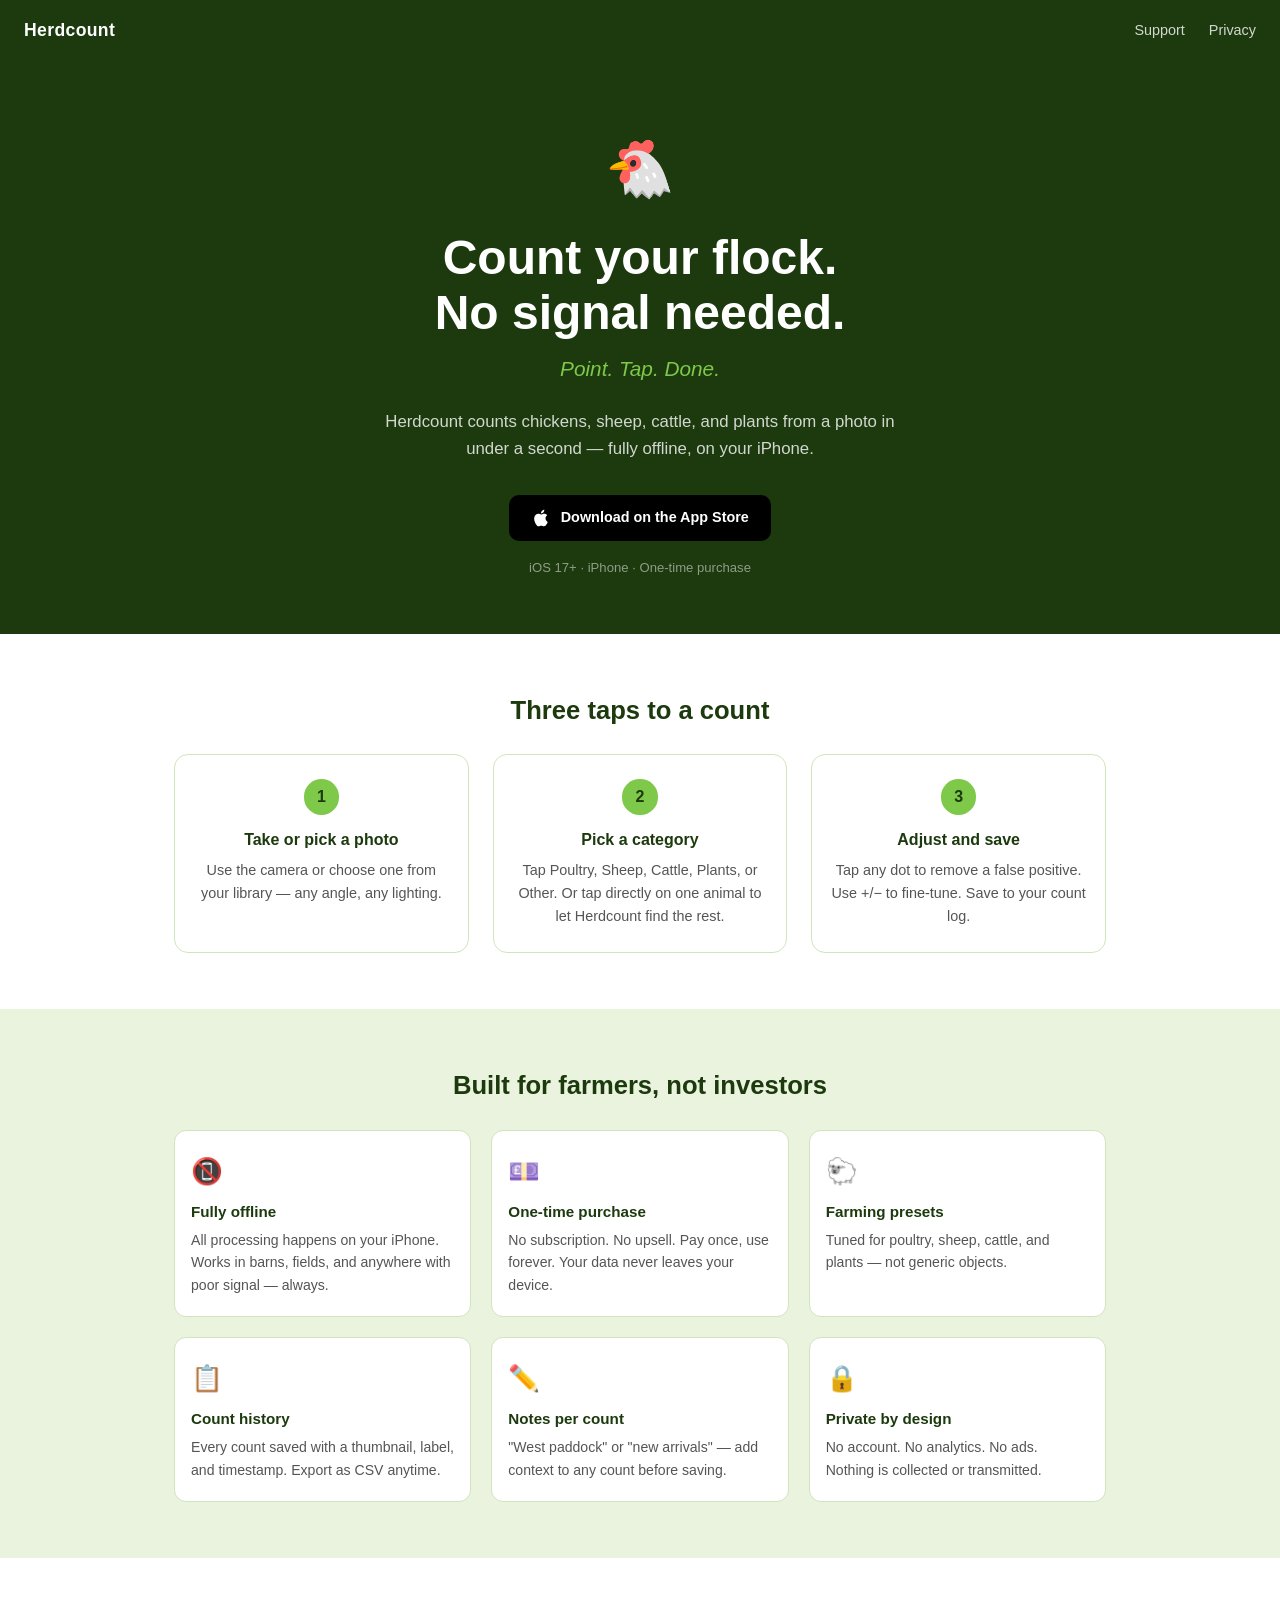
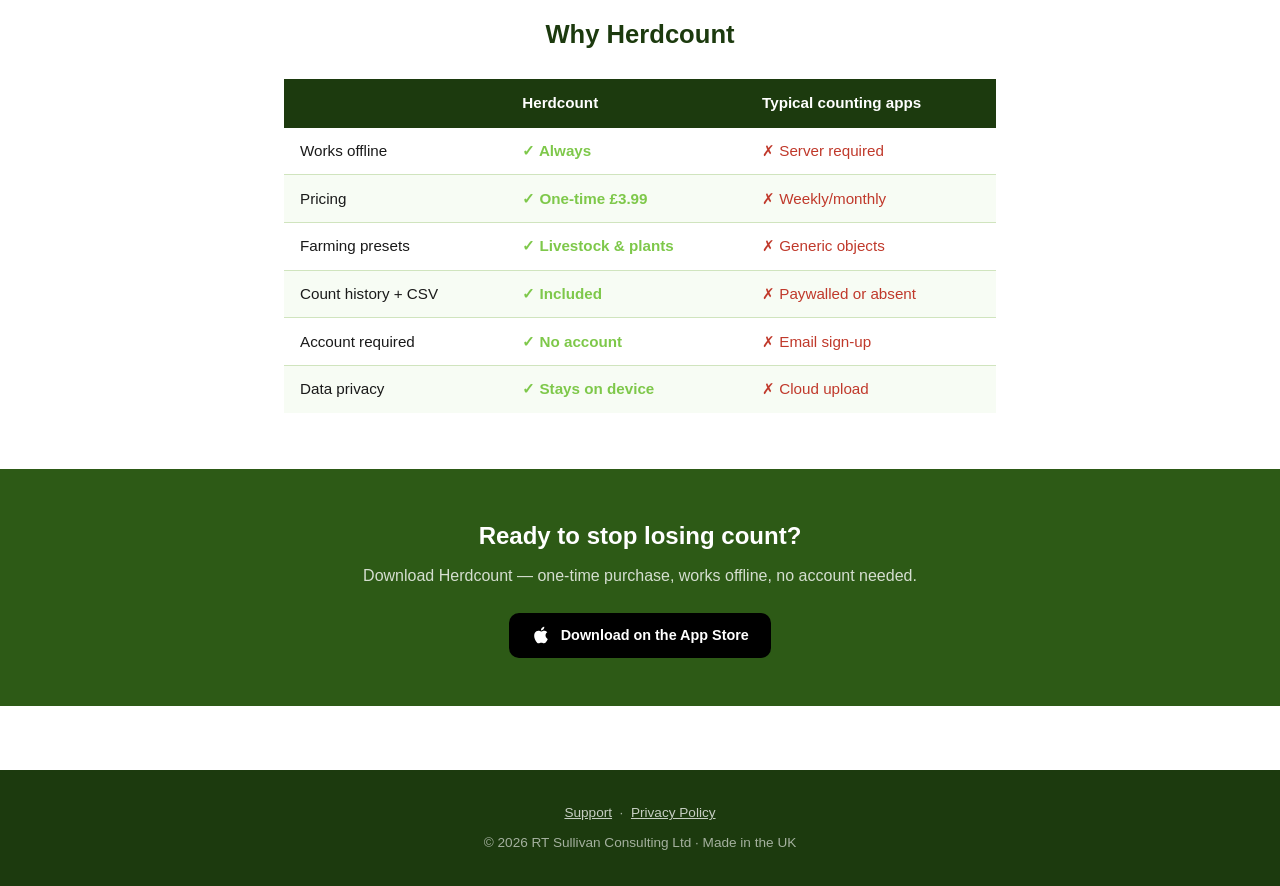
==== index.html @ 4c9011f6 "Initial Herdcount website (GitHub Pages) Landing page, support FAQ, and privacy policy for rtsulliva" ====
<!DOCTYPE html>
<html lang="en">
<head>
  <meta charset="UTF-8">
  <meta name="viewport" content="width=device-width, initial-scale=1.0">
  <title>RT Sullivan Consulting Ltd</title>
  <meta http-equiv="refresh" content="0; url=/herdcount/">
  <link rel="stylesheet" href="style.css">
</head>
<body>
  <div style="padding:3rem; text-align:center; font-family:-apple-system,sans-serif; color:#555;">
    <p>Redirecting to <a href="/herdcount/">Herdcount</a>…</p>
  </div>
</body>
</html>
---- style.css ----
*, *::before, *::after { box-sizing: border-box; margin: 0; padding: 0; }

:root {
  --forest:  #1C3A0E;
  --meadow:  #2D5A16;
  --lime:    #7EC84A;
  --highlight: #A8E06A;
  --tint:    #EAF3DE;
  --straw:   #D4A84B;
  --text:    #1a1a1a;
  --muted:   #555;
  --border:  #d0e4be;
}

html { font-size: 16px; }

body {
  font-family: -apple-system, BlinkMacSystemFont, "Segoe UI", sans-serif;
  color: var(--text);
  background: #fff;
  line-height: 1.6;
}

a { color: var(--meadow); text-decoration: underline; }
a:hover { color: var(--lime); }

/* ── Nav ── */
nav {
  background: var(--forest);
  padding: 1rem 1.5rem;
  display: flex;
  align-items: center;
  justify-content: space-between;
  gap: 1rem;
}

.nav-brand {
  color: #fff;
  font-size: 1.1rem;
  font-weight: 700;
  text-decoration: none;
  letter-spacing: 0.02em;
}

.nav-links {
  display: flex;
  gap: 1.5rem;
  list-style: none;
}

.nav-links a {
  color: rgba(255,255,255,0.8);
  text-decoration: none;
  font-size: 0.9rem;
}

.nav-links a:hover { color: var(--lime); }

/* ── Footer ── */
footer {
  background: var(--forest);
  color: rgba(255,255,255,0.6);
  text-align: center;
  padding: 2rem 1.5rem;
  font-size: 0.85rem;
  margin-top: 4rem;
}

footer a { color: rgba(255,255,255,0.75); }
footer a:hover { color: var(--lime); }
footer p + p { margin-top: 0.4rem; }

/* ── Containers ── */
.container {
  max-width: 760px;
  margin: 0 auto;
  padding: 0 1.5rem;
}

.container-wide {
  max-width: 980px;
  margin: 0 auto;
  padding: 0 1.5rem;
}

/* ── Hero ── */
.hero {
  background: var(--forest);
  color: #fff;
  padding: 4rem 1.5rem 3.5rem;
  text-align: center;
}

.hero-icon {
  font-size: 3.5rem;
  margin-bottom: 1rem;
  display: block;
}

.hero h1 {
  font-size: clamp(2rem, 5vw, 3rem);
  font-weight: 800;
  line-height: 1.15;
  margin-bottom: 0.75rem;
}

.hero-tagline {
  font-size: clamp(1.05rem, 2.5vw, 1.3rem);
  color: var(--lime);
  font-style: italic;
  margin-bottom: 1.5rem;
}

.hero-sub {
  font-size: 1.05rem;
  color: rgba(255,255,255,0.8);
  max-width: 520px;
  margin: 0 auto 2rem;
}

/* ── Buttons ── */
.btn {
  display: inline-block;
  padding: 0.8rem 2rem;
  border-radius: 10px;
  font-weight: 700;
  font-size: 1rem;
  text-decoration: none;
  transition: background 0.15s, transform 0.1s;
  cursor: pointer;
}

.btn:active { transform: scale(0.97); }

.btn-primary {
  background: var(--lime);
  color: var(--forest);
}

.btn-primary:hover { background: var(--highlight); color: var(--forest); }

.btn-secondary {
  background: transparent;
  color: rgba(255,255,255,0.8);
  border: 2px solid rgba(255,255,255,0.4);
}

.btn-secondary:hover { border-color: var(--lime); color: var(--lime); }

.btn-group {
  display: flex;
  gap: 1rem;
  flex-wrap: wrap;
  justify-content: center;
}

/* ── Sections ── */
section { padding: 3.5rem 1.5rem; }
section:nth-child(even) { background: var(--tint); }

section h2 {
  font-size: 1.6rem;
  font-weight: 700;
  margin-bottom: 1.5rem;
  color: var(--forest);
  text-align: center;
}

/* ── Steps ── */
.steps {
  display: grid;
  grid-template-columns: repeat(auto-fit, minmax(200px, 1fr));
  gap: 1.5rem;
  margin-top: 1rem;
}

.step {
  text-align: center;
  padding: 1.5rem 1rem;
  background: #fff;
  border-radius: 14px;
  border: 1.5px solid var(--border);
}

.step-num {
  display: inline-flex;
  align-items: center;
  justify-content: center;
  width: 2.2rem;
  height: 2.2rem;
  background: var(--lime);
  color: var(--forest);
  font-weight: 800;
  border-radius: 50%;
  font-size: 1rem;
  margin-bottom: 0.75rem;
}

.step h3 { font-size: 1rem; margin-bottom: 0.4rem; color: var(--forest); }
.step p  { font-size: 0.9rem; color: var(--muted); }

/* ── Feature grid ── */
.features {
  display: grid;
  grid-template-columns: repeat(auto-fit, minmax(220px, 1fr));
  gap: 1.25rem;
}

.feature {
  padding: 1.25rem 1rem;
  background: #fff;
  border-radius: 12px;
  border: 1.5px solid var(--border);
}

.feature-icon { font-size: 1.6rem; margin-bottom: 0.5rem; display: block; }
.feature h3 { font-size: 0.95rem; font-weight: 700; margin-bottom: 0.3rem; color: var(--forest); }
.feature p  { font-size: 0.88rem; color: var(--muted); }

/* ── Compare table ── */
.compare {
  width: 100%;
  border-collapse: collapse;
  font-size: 0.95rem;
  margin-top: 1rem;
}

.compare th {
  background: var(--forest);
  color: #fff;
  padding: 0.75rem 1rem;
  text-align: left;
}

.compare td { padding: 0.7rem 1rem; border-bottom: 1px solid var(--border); }
.compare tr:last-child td { border-bottom: none; }
.compare tr:nth-child(even) td { background: rgba(126,200,74,0.06); }

.check { color: var(--lime); font-weight: 700; }
.cross { color: #c0392b; }

/* ── CTA strip ── */
.cta-strip {
  background: var(--meadow);
  color: #fff;
  text-align: center;
  padding: 3rem 1.5rem;
}

.cta-strip h2 { color: #fff; margin-bottom: 0.5rem; }
.cta-strip p { color: rgba(255,255,255,0.8); margin-bottom: 1.5rem; }

/* ── Content pages (support, privacy) ── */
.page-header {
  background: var(--forest);
  color: #fff;
  padding: 2.5rem 1.5rem;
}

.page-header h1 { font-size: 1.8rem; font-weight: 800; margin-bottom: 0.25rem; }
.page-header p  { color: rgba(255,255,255,0.75); font-size: 0.95rem; }

.page-body {
  padding: 2.5rem 1.5rem 4rem;
}

.page-body h2 {
  font-size: 1.2rem;
  font-weight: 700;
  color: var(--forest);
  margin: 2rem 0 0.75rem;
  padding-bottom: 0.4rem;
  border-bottom: 2px solid var(--tint);
  text-align: left;
}

.page-body h3 {
  font-size: 0.95rem;
  font-weight: 700;
  color: var(--text);
  margin: 1.25rem 0 0.3rem;
}

.page-body p  { margin-bottom: 0.75rem; color: var(--muted); font-size: 0.97rem; }
.page-body ul { margin: 0.25rem 0 0.75rem 1.4rem; color: var(--muted); font-size: 0.97rem; }
.page-body li { margin-bottom: 0.3rem; }

.page-body a { color: var(--meadow); }

.qa { margin-bottom: 1.5rem; }
.qa dt {
  font-weight: 700;
  color: var(--forest);
  font-size: 0.97rem;
  margin-bottom: 0.25rem;
}
.qa dd { color: var(--muted); font-size: 0.95rem; margin-left: 0; }

/* ── App Store badge placeholder ── */
.store-badge {
  display: inline-flex;
  align-items: center;
  gap: 0.6rem;
  background: #000;
  color: #fff;
  padding: 0.7rem 1.4rem;
  border-radius: 10px;
  text-decoration: none;
  font-size: 0.9rem;
  font-weight: 600;
  transition: opacity 0.15s;
}
.store-badge:hover { opacity: 0.85; color: #fff; }
.store-badge svg { flex-shrink: 0; }

/* ── Responsive ── */
@media (max-width: 600px) {
  .nav-links { display: none; }
  .steps, .features { grid-template-columns: 1fr; }
  .compare { font-size: 0.85rem; }
  .compare th, .compare td { padding: 0.6rem 0.75rem; }
}
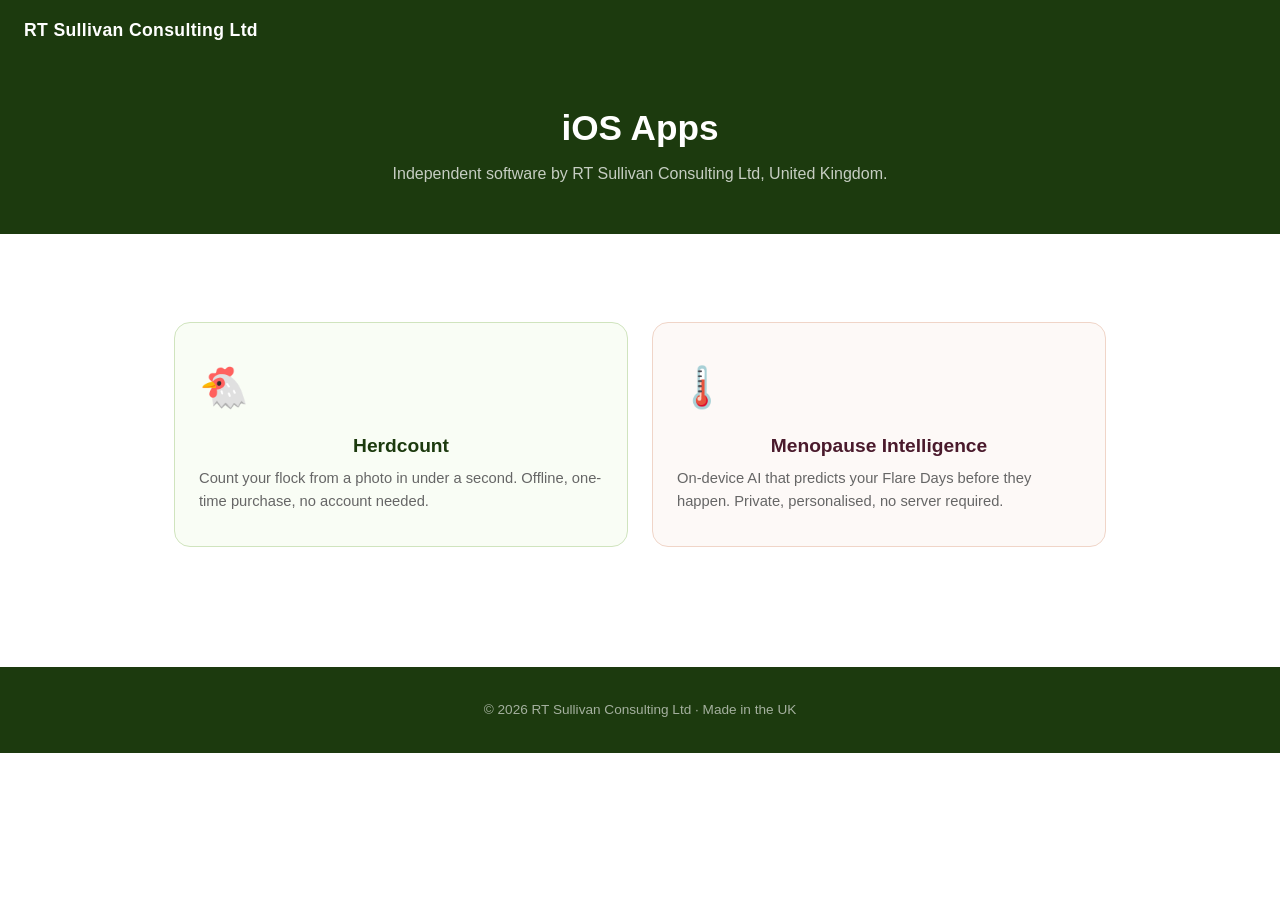
==== commit 70d0ab17: "Add Menopause Intelligence pages and update root index Adds landing, support, and privacy pages for " ====
--- a/index.html
+++ b/index.html
@@ -3,13 +3,79 @@
 <head>
   <meta charset="UTF-8">
   <meta name="viewport" content="width=device-width, initial-scale=1.0">
-  <title>RT Sullivan Consulting Ltd</title>
-  <meta http-equiv="refresh" content="0; url=/herdcount/">
+  <title>RT Sullivan Consulting Ltd — iOS Apps</title>
+  <meta name="description" content="iOS apps by RT Sullivan Consulting Ltd.">
   <link rel="stylesheet" href="style.css">
+  <style>
+    .app-grid {
+      display: grid;
+      grid-template-columns: repeat(auto-fit, minmax(280px, 1fr));
+      gap: 1.5rem;
+      margin-top: 2rem;
+    }
+
+    .app-card {
+      display: block;
+      padding: 2rem 1.5rem;
+      border-radius: 16px;
+      border: 1.5px solid #e0e0e0;
+      text-decoration: none;
+      color: inherit;
+      transition: box-shadow 0.15s, transform 0.1s;
+    }
+
+    .app-card:hover {
+      box-shadow: 0 4px 20px rgba(0,0,0,0.1);
+      transform: translateY(-2px);
+      color: inherit;
+    }
+
+    .app-card-icon { font-size: 2.5rem; margin-bottom: 0.75rem; display: block; }
+    .app-card h2 { font-size: 1.2rem; font-weight: 800; margin-bottom: 0.3rem; }
+    .app-card p { font-size: 0.92rem; color: #666; margin: 0; }
+
+    .app-card.herdcount { border-color: #d0e4be; background: #f9fdf5; }
+    .app-card.herdcount h2 { color: #1C3A0E; }
+    .app-card.herdcount:hover { border-color: #7EC84A; }
+
+    .app-card.menopause { border-color: #F0D5C8; background: #FDF9F7; }
+    .app-card.menopause h2 { color: #4A1A2C; }
+    .app-card.menopause:hover { border-color: #E8926A; }
+  </style>
 </head>
 <body>
-  <div style="padding:3rem; text-align:center; font-family:-apple-system,sans-serif; color:#555;">
-    <p>Redirecting to <a href="/herdcount/">Herdcount</a>…</p>
+
+<nav>
+  <a class="nav-brand" href="/">RT Sullivan Consulting Ltd</a>
+</nav>
+
+<div class="hero" style="padding:3rem 1.5rem;">
+  <h1 style="font-size:clamp(1.6rem,4vw,2.2rem);">iOS Apps</h1>
+  <p style="color:rgba(255,255,255,0.75); margin-top:0.5rem;">Independent software by RT Sullivan Consulting Ltd, United Kingdom.</p>
+</div>
+
+<section>
+  <div class="container-wide">
+    <div class="app-grid">
+      <a href="/herdcount/" class="app-card herdcount">
+        <span class="app-card-icon">🐔</span>
+        <h2>Herdcount</h2>
+        <p>Count your flock from a photo in under a second. Offline, one-time purchase, no account needed.</p>
+      </a>
+      <a href="/menopause-intelligence/" class="app-card menopause">
+        <span class="app-card-icon">🌡️</span>
+        <h2>Menopause Intelligence</h2>
+        <p>On-device AI that predicts your Flare Days before they happen. Private, personalised, no server required.</p>
+      </a>
+    </div>
   </div>
+</section>
+
+<footer>
+  <div class="container">
+    <p>© 2026 RT Sullivan Consulting Ltd · Made in the UK</p>
+  </div>
+</footer>
+
 </body>
 </html>
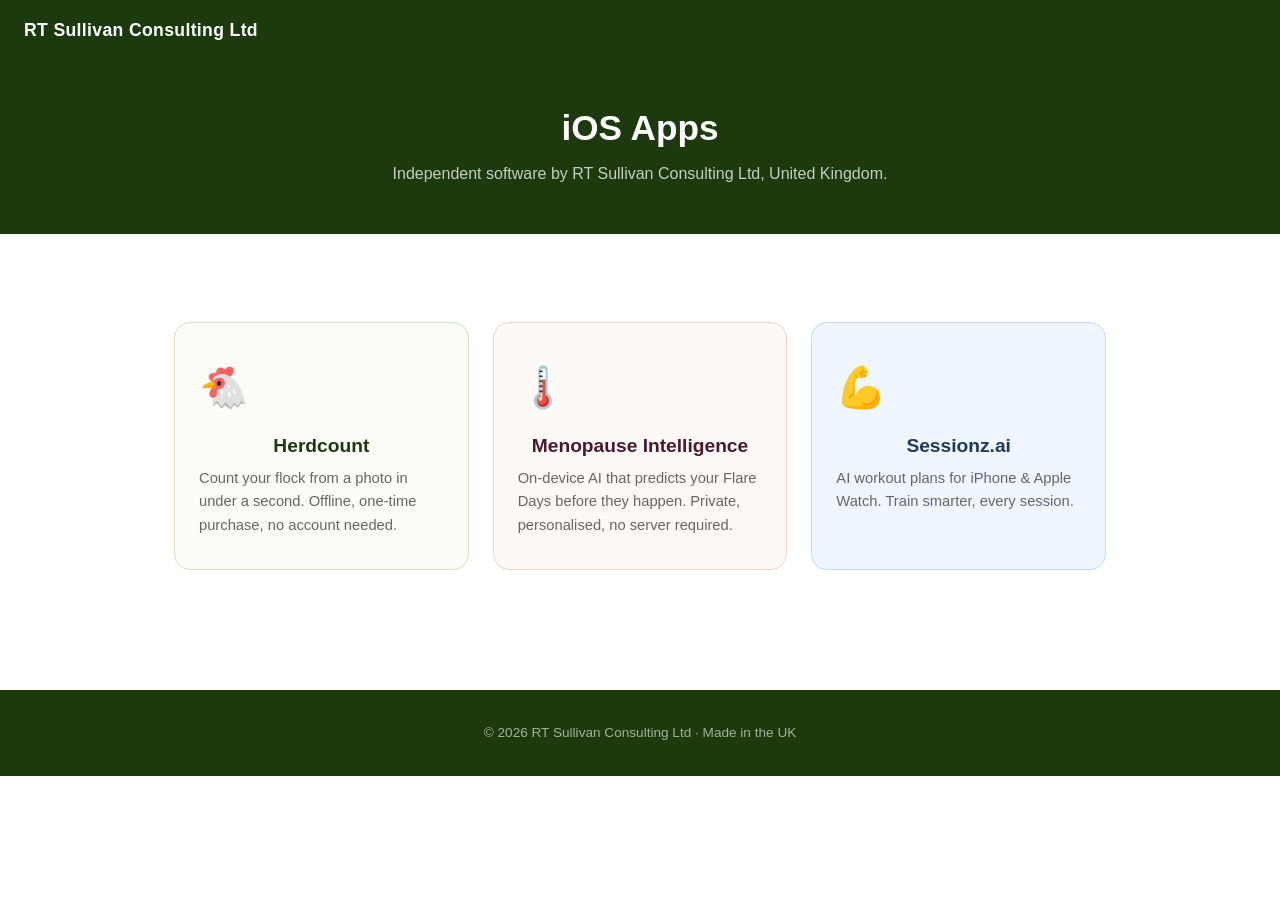
==== commit 16a09576: "Add Sessionz.ai card to app index" ====
--- a/index.html
+++ b/index.html
@@ -41,6 +41,10 @@
     .app-card.menopause { border-color: #F0D5C8; background: #FDF9F7; }
     .app-card.menopause h2 { color: #4A1A2C; }
     .app-card.menopause:hover { border-color: #E8926A; }
+
+    .app-card.sessionz { border-color: #bfdbfe; background: #eff6ff; }
+    .app-card.sessionz h2 { color: #1e3a5f; }
+    .app-card.sessionz:hover { border-color: #3b82f6; }
   </style>
 </head>
 <body>
@@ -67,6 +71,11 @@
         <h2>Menopause Intelligence</h2>
         <p>On-device AI that predicts your Flare Days before they happen. Private, personalised, no server required.</p>
       </a>
+      <a href="/sessionz/" class="app-card sessionz">
+        <span class="app-card-icon">💪</span>
+        <h2>Sessionz.ai</h2>
+        <p>AI workout plans for iPhone &amp; Apple Watch. Train smarter, every session.</p>
+      </a>
     </div>
   </div>
 </section>
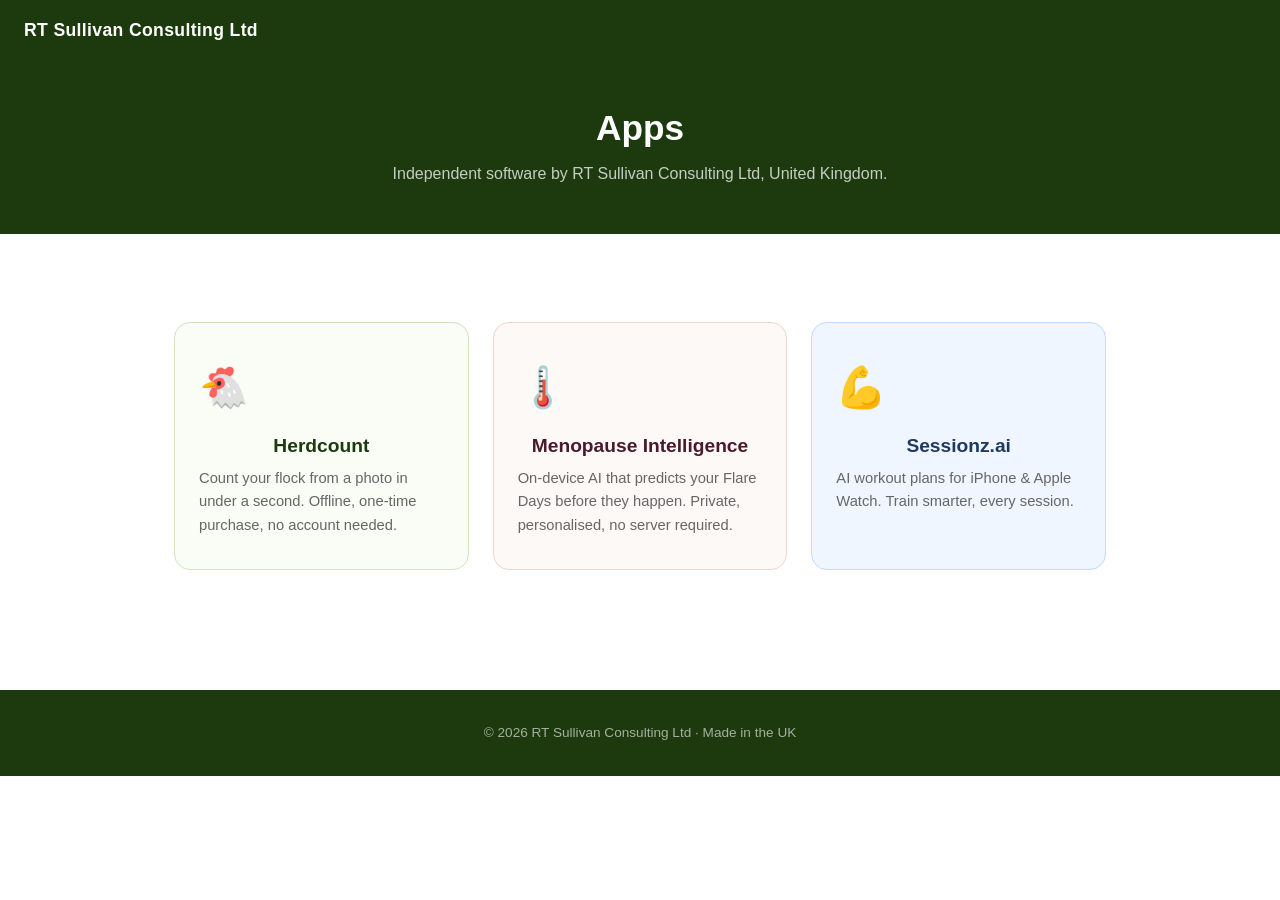
==== commit bd148f2c: "Drop "iOS" from landing page title and heading Apps are heading to Play as well, so the org page sho" ====
--- a/index.html
+++ b/index.html
@@ -3,8 +3,8 @@
 <head>
   <meta charset="UTF-8">
   <meta name="viewport" content="width=device-width, initial-scale=1.0">
-  <title>RT Sullivan Consulting Ltd — iOS Apps</title>
-  <meta name="description" content="iOS apps by RT Sullivan Consulting Ltd.">
+  <title>RT Sullivan Consulting Ltd — Apps</title>
+  <meta name="description" content="Apps by RT Sullivan Consulting Ltd.">
   <link rel="stylesheet" href="style.css">
   <style>
     .app-grid {
@@ -54,7 +54,7 @@
 </nav>
 
 <div class="hero" style="padding:3rem 1.5rem;">
-  <h1 style="font-size:clamp(1.6rem,4vw,2.2rem);">iOS Apps</h1>
+  <h1 style="font-size:clamp(1.6rem,4vw,2.2rem);">Apps</h1>
   <p style="color:rgba(255,255,255,0.75); margin-top:0.5rem;">Independent software by RT Sullivan Consulting Ltd, United Kingdom.</p>
 </div>
 
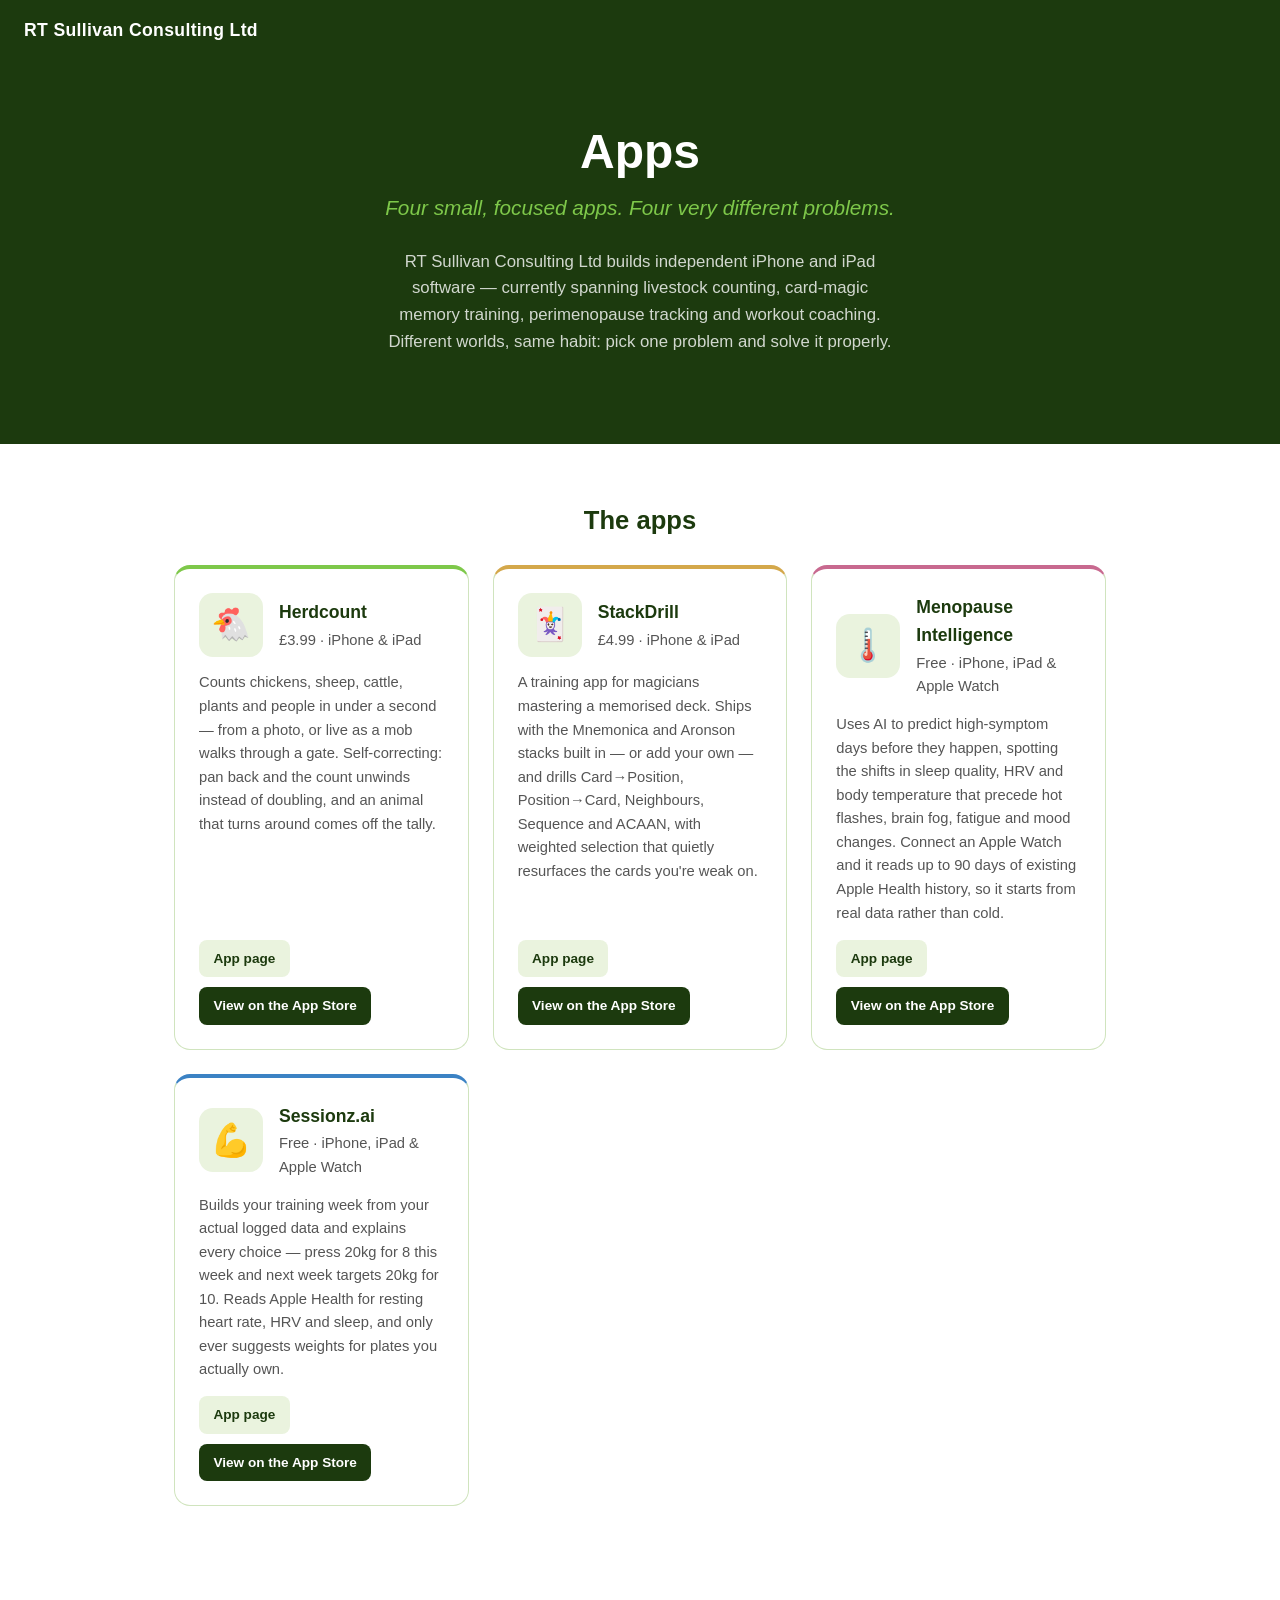
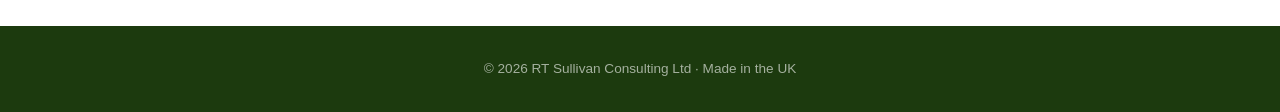
==== commit 424eb5c6: "Refresh landing page with all four App Store apps; add StackDrill The landing page listed three apps" ====
--- a/index.html
+++ b/index.html
@@ -4,48 +4,8 @@
   <meta charset="UTF-8">
   <meta name="viewport" content="width=device-width, initial-scale=1.0">
   <title>RT Sullivan Consulting Ltd — Apps</title>
-  <meta name="description" content="Apps by RT Sullivan Consulting Ltd.">
+  <meta name="description" content="iPhone and iPad apps by RT Sullivan Consulting Ltd: Herdcount, StackDrill, Menopause Intelligence and Sessionz.ai.">
   <link rel="stylesheet" href="style.css">
-  <style>
-    .app-grid {
-      display: grid;
-      grid-template-columns: repeat(auto-fit, minmax(280px, 1fr));
-      gap: 1.5rem;
-      margin-top: 2rem;
-    }
-
-    .app-card {
-      display: block;
-      padding: 2rem 1.5rem;
-      border-radius: 16px;
-      border: 1.5px solid #e0e0e0;
-      text-decoration: none;
-      color: inherit;
-      transition: box-shadow 0.15s, transform 0.1s;
-    }
-
-    .app-card:hover {
-      box-shadow: 0 4px 20px rgba(0,0,0,0.1);
-      transform: translateY(-2px);
-      color: inherit;
-    }
-
-    .app-card-icon { font-size: 2.5rem; margin-bottom: 0.75rem; display: block; }
-    .app-card h2 { font-size: 1.2rem; font-weight: 800; margin-bottom: 0.3rem; }
-    .app-card p { font-size: 0.92rem; color: #666; margin: 0; }
-
-    .app-card.herdcount { border-color: #d0e4be; background: #f9fdf5; }
-    .app-card.herdcount h2 { color: #1C3A0E; }
-    .app-card.herdcount:hover { border-color: #7EC84A; }
-
-    .app-card.menopause { border-color: #F0D5C8; background: #FDF9F7; }
-    .app-card.menopause h2 { color: #4A1A2C; }
-    .app-card.menopause:hover { border-color: #E8926A; }
-
-    .app-card.sessionz { border-color: #bfdbfe; background: #eff6ff; }
-    .app-card.sessionz h2 { color: #1e3a5f; }
-    .app-card.sessionz:hover { border-color: #3b82f6; }
-  </style>
 </head>
 <body>
 
@@ -53,29 +13,105 @@
   <a class="nav-brand" href="/">RT Sullivan Consulting Ltd</a>
 </nav>
 
-<div class="hero" style="padding:3rem 1.5rem;">
-  <h1 style="font-size:clamp(1.6rem,4vw,2.2rem);">Apps</h1>
-  <p style="color:rgba(255,255,255,0.75); margin-top:0.5rem;">Independent software by RT Sullivan Consulting Ltd, United Kingdom.</p>
+<div class="hero">
+  <h1>Apps</h1>
+  <p class="hero-tagline">Four small, focused apps. Four very different problems.</p>
+  <p class="hero-sub">RT Sullivan Consulting Ltd builds independent iPhone and iPad software — currently
+    spanning livestock counting, card-magic memory training, perimenopause tracking and workout
+    coaching. Different worlds, same habit: pick one problem and solve it properly.</p>
 </div>
 
 <section>
   <div class="container-wide">
+    <h2>The apps</h2>
     <div class="app-grid">
-      <a href="/herdcount/" class="app-card herdcount">
-        <span class="app-card-icon">🐔</span>
-        <h2>Herdcount</h2>
-        <p>Count your flock from a photo in under a second. Offline, one-time purchase, no account needed.</p>
-      </a>
-      <a href="/menopause-intelligence/" class="app-card menopause">
-        <span class="app-card-icon">🌡️</span>
-        <h2>Menopause Intelligence</h2>
-        <p>On-device AI that predicts your Flare Days before they happen. Private, personalised, no server required.</p>
-      </a>
-      <a href="/sessionz/" class="app-card sessionz">
-        <span class="app-card-icon">💪</span>
-        <h2>Sessionz.ai</h2>
-        <p>AI workout plans for iPhone &amp; Apple Watch. Train smarter, every session.</p>
-      </a>
+
+      <article class="app-card app-card--herdcount">
+        <div class="app-card-top">
+          <span class="app-icon">
+            <img src="https://is1-ssl.mzstatic.com/image/thumb/Purple211/v4/4e/7c/43/4e7c4391-35ea-5fff-c917-86b00e2a8bb2/AppIcon-0-0-1x_U007ephone-0-1-85-220.png/512x512bb.jpg"
+                 alt="Herdcount app icon" width="64" height="64" loading="lazy"
+                 onerror="this.replaceWith(Object.assign(document.createElement('span'),{className:'app-icon-fallback',textContent:'🐔'}))">
+          </span>
+          <div>
+            <h3><a href="/herdcount/">Herdcount</a></h3>
+            <p class="app-card-meta">£3.99 · iPhone &amp; iPad</p>
+          </div>
+        </div>
+        <p>Counts chickens, sheep, cattle, plants and people in under a second — from a photo, or live
+          as a mob walks through a gate. Self-correcting: pan back and the count unwinds instead of
+          doubling, and an animal that turns around comes off the tally.</p>
+        <div class="app-card-actions">
+          <a class="btn-card" href="/herdcount/">App page</a>
+          <a class="btn-card btn-card-store" href="https://apps.apple.com/gb/app/herdcount/id6765711537">View on the App Store</a>
+        </div>
+      </article>
+
+      <article class="app-card app-card--stackdrill">
+        <div class="app-card-top">
+          <span class="app-icon">
+            <img src="https://is1-ssl.mzstatic.com/image/thumb/Purple221/v4/b8/69/ce/b869ce41-003c-0230-00e4-45533e63be98/AppIcon-0-0-1x_U007epad-0-1-85-220.png/512x512bb.jpg"
+                 alt="StackDrill app icon" width="64" height="64" loading="lazy"
+                 onerror="this.replaceWith(Object.assign(document.createElement('span'),{className:'app-icon-fallback',textContent:'🃏'}))">
+          </span>
+          <div>
+            <h3><a href="/stackdrill/">StackDrill</a></h3>
+            <p class="app-card-meta">£4.99 · iPhone &amp; iPad</p>
+          </div>
+        </div>
+        <p>A training app for magicians mastering a memorised deck. Ships with the Mnemonica and
+          Aronson stacks built in — or add your own — and drills Card→Position, Position→Card,
+          Neighbours, Sequence and ACAAN, with weighted selection that quietly resurfaces the cards
+          you're weak on.</p>
+        <div class="app-card-actions">
+          <a class="btn-card" href="/stackdrill/">App page</a>
+          <a class="btn-card btn-card-store" href="https://apps.apple.com/gb/app/stackdrill/id6778773023">View on the App Store</a>
+        </div>
+      </article>
+
+      <article class="app-card app-card--menopause">
+        <div class="app-card-top">
+          <span class="app-icon">
+            <img src="https://is1-ssl.mzstatic.com/image/thumb/Purple211/v4/60/d1/0f/60d10faf-881b-a87f-53f6-cabb57ddb9d7/AppIcon-0-0-1x_U007epad-0-1-85-220.png/512x512bb.jpg"
+                 alt="Menopause Intelligence app icon" width="64" height="64" loading="lazy"
+                 onerror="this.replaceWith(Object.assign(document.createElement('span'),{className:'app-icon-fallback',textContent:'🌡️'}))">
+          </span>
+          <div>
+            <h3><a href="/menopause-intelligence/">Menopause Intelligence</a></h3>
+            <p class="app-card-meta">Free · iPhone, iPad &amp; Apple Watch</p>
+          </div>
+        </div>
+        <p>Uses AI to predict high-symptom days before they happen, spotting the shifts in sleep
+          quality, HRV and body temperature that precede hot flashes, brain fog, fatigue and mood
+          changes. Connect an Apple Watch and it reads up to 90 days of existing Apple Health
+          history, so it starts from real data rather than cold.</p>
+        <div class="app-card-actions">
+          <a class="btn-card" href="/menopause-intelligence/">App page</a>
+          <a class="btn-card btn-card-store" href="https://apps.apple.com/gb/app/menopause-intelligence/id6766575760">View on the App Store</a>
+        </div>
+      </article>
+
+      <article class="app-card app-card--sessionz">
+        <div class="app-card-top">
+          <span class="app-icon">
+            <img src="https://is1-ssl.mzstatic.com/image/thumb/Purple211/v4/2e/72/d3/2e72d3fe-0c80-b4eb-b844-c460d8d3d218/AppIcon-0-0-1x_U007ephone-0-1-85-220.png/512x512bb.jpg"
+                 alt="Sessionz.ai app icon" width="64" height="64" loading="lazy"
+                 onerror="this.replaceWith(Object.assign(document.createElement('span'),{className:'app-icon-fallback',textContent:'💪'}))">
+          </span>
+          <div>
+            <h3><a href="/sessionz/">Sessionz.ai</a></h3>
+            <p class="app-card-meta">Free · iPhone, iPad &amp; Apple Watch</p>
+          </div>
+        </div>
+        <p>Builds your training week from your actual logged data and explains every choice — press
+          20kg for 8 this week and next week targets 20kg for 10. Reads Apple Health for resting
+          heart rate, HRV and sleep, and only ever suggests weights for plates you actually own.</p>
+        <div class="app-card-actions">
+          <a class="btn-card" href="/sessionz/">App page</a>
+          <a class="btn-card btn-card-store" href="https://apps.apple.com/gb/app/sessionz-ai-ai-workout-coach/id6778076527">View on the App Store</a>
+        </div>
+      </article>
+
     </div>
   </div>
 </section>
--- a/style.css
+++ b/style.css
@@ -313,10 +313,89 @@
 .store-badge:hover { opacity: 0.85; color: #fff; }
 .store-badge svg { flex-shrink: 0; }
 
+/* ── App cards (index apps grid) ── */
+.app-grid {
+  display: grid;
+  grid-template-columns: repeat(auto-fit, minmax(260px, 1fr));
+  gap: 1.5rem;
+  margin-top: 1.5rem;
+}
+
+.app-card {
+  background: #fff;
+  border: 1.5px solid var(--border);
+  border-top: 4px solid var(--lime);
+  border-radius: 16px;
+  padding: 1.5rem;
+  display: flex;
+  flex-direction: column;
+  gap: 0.9rem;
+}
+
+.app-card--stackdrill { border-top-color: var(--straw); }
+.app-card--menopause  { border-top-color: #C8698F; }
+.app-card--sessionz   { border-top-color: #3B82C4; }
+
+.app-card-top {
+  display: flex;
+  align-items: center;
+  gap: 1rem;
+}
+
+.app-icon {
+  flex-shrink: 0;
+  width: 64px;
+  height: 64px;
+  border-radius: 14px;
+  overflow: hidden;
+  background: var(--tint);
+  display: flex;
+  align-items: center;
+  justify-content: center;
+}
+
+.app-icon img { display: block; width: 64px; height: 64px; object-fit: cover; }
+
+.app-icon-fallback { font-size: 2rem; }
+
+.app-card h3 { font-size: 1.1rem; margin-bottom: 0.15rem; }
+.app-card h3 a { color: var(--forest); text-decoration: none; }
+.app-card h3 a:hover { color: var(--lime); }
+
+.app-card-meta { font-size: 0.85rem; color: var(--muted); }
+
+.app-card p { font-size: 0.92rem; color: var(--muted); flex-grow: 1; }
+
+.app-card-actions {
+  display: flex;
+  gap: 0.6rem;
+  flex-wrap: wrap;
+}
+
+.btn-card {
+  font-size: 0.85rem;
+  font-weight: 700;
+  text-decoration: none;
+  padding: 0.5rem 0.9rem;
+  border-radius: 8px;
+  background: var(--tint);
+  color: var(--forest);
+}
+
+.btn-card:hover { background: var(--highlight); color: var(--forest); }
+
+.btn-card-store {
+  background: var(--forest);
+  color: #fff;
+}
+
+.btn-card-store:hover { background: var(--meadow); color: #fff; }
+
 /* ── Responsive ── */
 @media (max-width: 600px) {
   .nav-links { display: none; }
   .steps, .features { grid-template-columns: 1fr; }
   .compare { font-size: 0.85rem; }
   .compare th, .compare td { padding: 0.6rem 0.75rem; }
-}
+  .app-card-top { align-items: flex-start; }
+}
